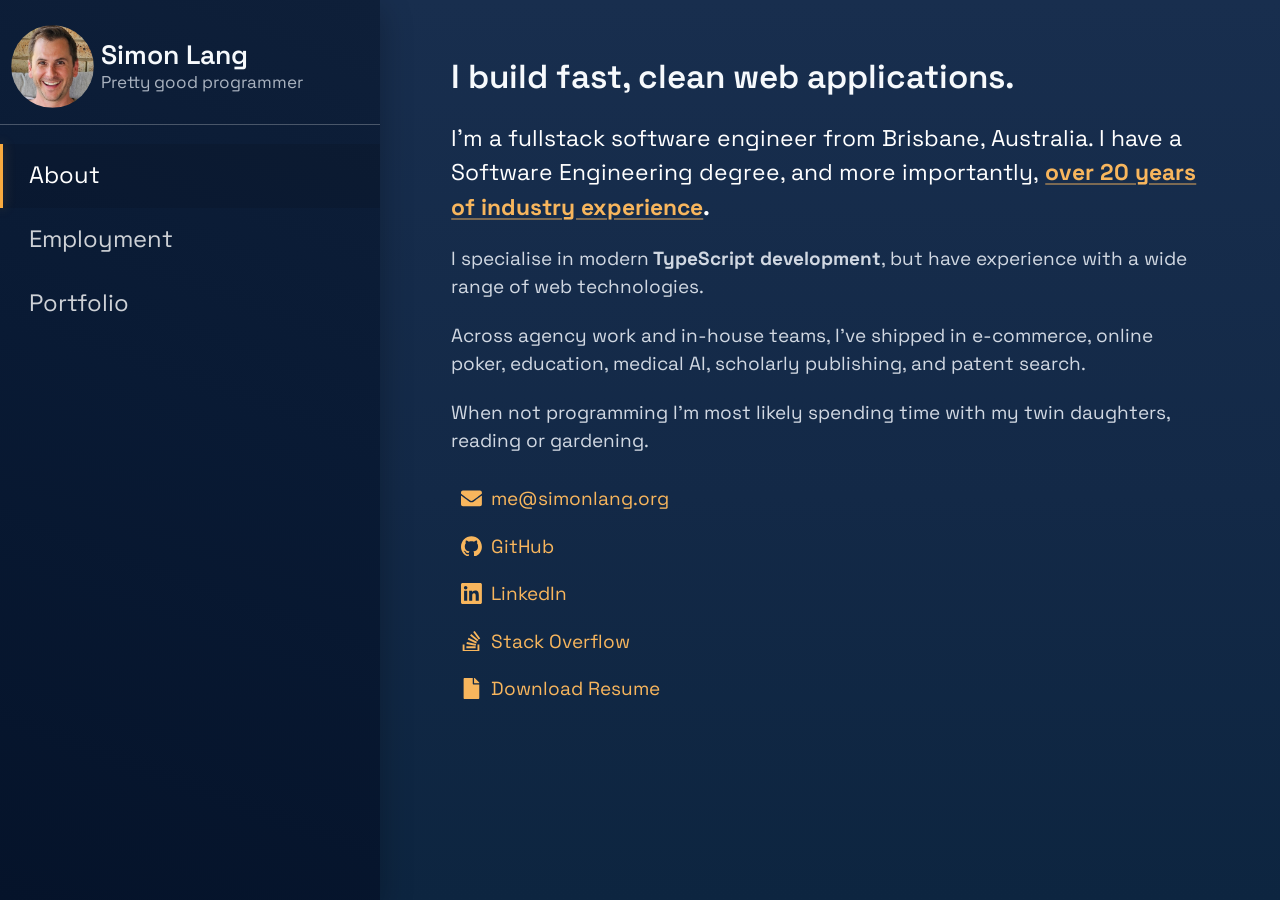
==== index.html @ 3ff80b93 "Delete fontawesome. Replace icons with SVG" ====
<!DOCTYPE html>
<html lang="en">
<head>
<meta charset="UTF-8">
<meta name="viewport" content="width=device-width, minimum-scale=1.0">
<title>Simon Lang — Fullstack TypeScript Developer, Brisbane</title>
<link rel="preconnect" href="https://fonts.googleapis.com">
<link rel="preconnect" href="https://fonts.gstatic.com" crossorigin>
<link href="https://fonts.googleapis.com/css2?family=Space+Grotesk:wght@300;400;500;700&display=swap" rel="stylesheet">
<link rel="stylesheet" href="css/styles.css">
<script src="src/router.js" defer></script>
<script src="src/app.js" defer></script>
</head>
<body class="loaded">
<header class="header">
<div class="simon">
<img src="img/headshot.jpg" alt="Simon Lang" class="simon__img">
<div>
<h1 class="simon__name flat">Simon Lang</h1>
<p class="simon__tagline flat">Pretty good programmer</p>
</div>
</div>
<nav class="tabs">
<a href="#/home" class="tabs__item tabs__item--selected">About</a>
<a href="#/employment" class="tabs__item">Employment</a>
<a href="#/portfolio" class="tabs__item">Portfolio</a>
<a href="#/skills" class="tabs__item hidden">Skills</a>
</nav>
</header>
<div class="view" id="view">
    <div class="container">
        <section class="hidden active" id="home">
            <h1>I build fast, clean web applications.</h1>
            <p class="lead">I'm a fullstack software engineer from Brisbane, Australia. I have a Software Engineering
                degree, and more importantly,<strong> <a class="nav" href="#/employment">over 20 years of industry experience</a>.</strong></p>
            <p>I specialise in modern<strong> TypeScript development</strong>, but have experience with a wide range of web technologies.
</p>
            <p>Across agency work and in-house teams, I've shipped in e-commerce, online poker, education, medical AI, scholarly publishing, and patent search.</p>
            <p>When not programming I'm most likely spending time with my twin daughters, reading or gardening.</p>
            <ul class="unstyled">
                <li><a href="mailto:me@simonlang.org"><svg class="icon" viewBox="0 0 512 512" fill="currentColor" aria-hidden="true"><path d="M502.3 190.8c3.9-3.1 9.7-.2 9.7 4.7V400c0 26.5-21.5 48-48 48H48c-26.5 0-48-21.5-48-48V195.6c0-5 5.7-7.8 9.7-4.7 22.4 17.4 52.1 39.5 154.1 113.6 21.1 15.4 56.7 47.8 92.2 47.6 35.7.3 72-32.8 92.3-47.6 102-74.1 131.6-96.3 154-113.7zM256 320c23.2.4 56.6-29.2 73.4-41.4 132.7-96.3 142.8-104.7 173.4-128.7 5.8-4.5 9.2-11.5 9.2-18.9v-19c0-26.5-21.5-48-48-48H48C21.5 64 0 85.5 0 112v19c0 7.4 3.4 14.3 9.2 18.9 30.6 23.9 40.7 32.4 173.4 128.7 16.8 12.2 50.2 41.8 73.4 41.4z"/></svg><span>me@simonlang.org</span></a></li>
                <li><a href="https://github.com/simon-lang"><svg class="icon" viewBox="0 0 24 24" fill="currentColor" aria-hidden="true"><path d="M12 .297c-6.63 0-12 5.373-12 12 0 5.303 3.438 9.8 8.205 11.385.6.113.82-.258.82-.577 0-.285-.01-1.04-.015-2.04-3.338.724-4.042-1.61-4.042-1.61C4.422 18.07 3.633 17.7 3.633 17.7c-1.087-.744.084-.729.084-.729 1.205.084 1.838 1.236 1.838 1.236 1.07 1.835 2.809 1.305 3.495.998.108-.776.417-1.305.76-1.605-2.665-.3-5.466-1.332-5.466-5.93 0-1.31.465-2.38 1.235-3.22-.135-.303-.54-1.523.105-3.176 0 0 1.005-.322 3.3 1.23.96-.267 1.98-.399 3-.405 1.02.006 2.04.138 3 .405 2.28-1.552 3.285-1.23 3.285-1.23.645 1.653.24 2.873.12 3.176.765.84 1.23 1.91 1.23 3.22 0 4.61-2.805 5.625-5.475 5.92.42.36.81 1.096.81 2.22 0 1.606-.015 2.896-.015 3.286 0 .315.21.69.825.57C20.565 22.092 24 17.592 24 12.297c0-6.627-5.373-12-12-12"/></svg><span>GitHub</span></a></li>
                <li><a href="https://www.linkedin.com/in/simon-lang-developer-brisbane/"><svg class="icon" viewBox="0 0 24 24" fill="currentColor" aria-hidden="true"><path d="M20.447 20.452h-3.554v-5.569c0-1.328-.027-3.037-1.852-3.037-1.853 0-2.136 1.445-2.136 2.939v5.667H9.351V9h3.414v1.561h.046c.477-.9 1.637-1.85 3.37-1.85 3.601 0 4.267 2.37 4.267 5.455v6.286zM5.337 7.433a2.062 2.062 0 01-2.063-2.065 2.063 2.063 0 112.063 2.065zm1.782 13.019H3.555V9h3.564v11.452zM22.225 0H1.771C.792 0 0 .774 0 1.729v20.542C0 23.227.792 24 1.771 24h20.451C23.2 24 24 23.227 24 22.271V1.729C24 .774 23.2 0 22.222 0h.003z"/></svg><span>LinkedIn</span></a></li>
                <li><a href="https://stackoverflow.com/users/489586/captainclam"><svg class="icon" viewBox="0 0 24 24" fill="currentColor" aria-hidden="true"><path d="M15.725 0l-1.72 1.277 6.39 8.588 1.716-1.277L15.725 0zm-3.94 3.418l-1.369 1.644 8.225 6.85 1.369-1.644-8.225-6.85zm-3.15 4.465l-.905 1.94 9.702 4.517.904-1.94-9.701-4.517zm-1.85 4.86l-.44 2.093 10.473 2.201.44-2.092-10.473-2.203zM1.89 15.47V24h19.19v-8.53h-2.133v6.397H4.021v-6.396H1.89zm4.265 2.133v2.13h10.66v-2.13H6.154Z"/></svg><span>Stack Overflow</span></a></li>
                <li><a href="SimonLangResume2022.pdf"><svg class="icon" viewBox="0 0 384 512" fill="currentColor" aria-hidden="true"><path d="M224 136V0H24C10.7 0 0 10.7 0 24v464c0 13.3 10.7 24 24 24h336c13.3 0 24-10.7 24-24V160H248c-13.2 0-24-10.8-24-24zm160-14.1v6.1H256V0h6.1c6.4 0 12.5 2.5 17 7l97.9 98c4.5 4.5 7 10.6 7 16.9z"/></svg><span>Download Resume</span></a></li>
            </ul>
        </section>
        <section class="hidden" id="employment">
            <h1>Employment</h1>
            <p><small>Most of these positions have examples of work available in my&nbsp;<a
                        class="nav" href="#/portfolio">portfolio</a></small></p>
            <ul class="spaced read-more-items">
                <li><a class="read-more pull-right subtle" href="#">more info...</a><span class="meta-year">2024 - Present:</span> <span class="meta-company">Lens.org.</span> Front End Developer<small class="meta-tech"> (TypeScript, React)</small>
                    <div class="hidden read-more-content">
                        <p>Returned to&nbsp;<a href="https://www.lens.org">Lens.org</a> to continue working on their mission
                            to map the world's scholarly and patent data.</p>
                        <p>Projects use: TypeScript, React, D3, ElasticSearch, REST</p>
                    </div>
                </li>
                <li><a class="read-more pull-right subtle" href="#">more info...</a><span class="meta-year">2022 - 2024:</span> <span class="meta-company">iCare.</span> Full Stack Engineer
                    <small class="meta-tech"> (TypeScript, Kotlin, Ruby)</small>
                    <div class="hidden read-more-content">
                        <p>
                            I joined iCare (formerly <a href="https://oculo.com.au">Oculo</a>)
                            to develop screening software for the early detection of eye disease using AI.
                        </p>
                        <p>
                            Security and privacy of patient information is crucial, as is creating a highly
                            performant and pleasant user experience. The engineering and product teams are
                            very capable and a joy to work with.
                        </p>
                        
                        <p>Projects use: TypeScript, React, Serverless, Kotlin, Spring, Ruby on Rails, AWS</p>
                    </div>
                </li>
                <li><a class="read-more pull-right subtle" href="#">more info...</a><span class="meta-year">2016 - 2022:</span> <span class="meta-company">Lens.org.</span> Front End
                    Developer<small class="meta-tech"> (JavaScript)</small>
                    <div class="hidden read-more-content">
                        <p>Since 2016 I have helped the non-profit&nbsp;<a href="https://www.lens.org">Lens.org</a> with
                            their
                            mission to map the world's scholarly and patent data.</p>
                        <p>The Lens provides patent and scholarly search with detailed filtering, collection management
                            and analysis
                            tools.</p>
                        <p>Projects use: ES6, React, Redux, D3, Backbone, Angular, Java, Spring, ElasticSearch, REST</p>
                        <img lazy-src="https://about.lens.org/wp-content/uploads/2019/04/release.6.0.png" />
                    </div>
                </li>
                <li><a class="read-more pull-right subtle" href="#">more info...</a><span class="meta-year">2012 - 2016:</span> <span class="meta-company">Codeworx.</span> Web
                    Programmer<small class="meta-tech"> (Node JS, Coffeescript)</small>
                    <div class="hidden read-more-content">
                        <p>Starting in 2012, I worked full time for&nbsp;<a
                                href="https://codeworx.com.au/">Codeworx</a>, producing
                            a mobile web client for the Merge Gaming Poker network. The client is a single-page
                            application that
                            communicates in real time directly with the game servers using web sockets. Performance,
                            security and
                            usability are highly important.</p>
                        <p>Project uses: Coffeescript, NodeJS, Socket IO, Browserify, Mocha, Jade</p>
                    </div>
                </li>
                <li><a class="read-more pull-right subtle" href="#">more info...</a><span class="meta-year">2012:</span> <span class="meta-company">Digicon.</span> Web Programmer<small class="meta-tech"> (.NET, Javascript)</small>
                    <div class="hidden read-more-content">
                        <p>After returning from Scotland I immediately started working for a .NET Agency in Spring Hill
                            called
                            Digicon (now part of Deloitte). They produce large websites, intranets and apps for corporate clients.</p>
                        <p>ASP .NET, C#, IIS, Responsive Design, Backbone JS, Sitecore, Orchard CMS, MongoDB, SQL
                            Server, Entity
                            Framework.</p>
                    </div>
                </li>
                <li><a class="read-more pull-right subtle" href="#">more info...</a><span class="meta-year">2011:</span> <span class="meta-company">Open Platform.</span> Front End
                    Developer<small class="meta-tech"> (.NET, Javascript)</small>
                    <p class="hidden read-more-content">While living in Scotland, I briefly worked for the Edinburgh
                        .NET software
                        house&nbsp;<a href="http://openplatform.co.uk/">Open Platform</a>. Corporate-level web tools for
                        big
                        financial institutions and similar types of clients. Their software is very high quality. While
                        working there
                        I brushed up a little on my C# and SVN, got familiar with .NET MVC & IIS but mainly focused on
                        creating the
                        front-end of their new website, using jQuery and CSS3.</p>
                </li>
                <li><a class="read-more pull-right subtle" href="#">more info...</a><span class="meta-year">2010 - 2011:</span> <span class="meta-company">Self Employed.</span> Web
                    Programmer<small class="meta-tech"> (PHP, MySQL, Javascript)</small>
                    <p class="hidden read-more-content">One year working primarily through oDesk. Mostly 2-3 major
                        projects and
                        about 8-10 smaller, shorter ones. Almost all web applications.</p>
                </li>
                <li><a class="read-more pull-right subtle" href="#">more info...</a><span class="meta-year">2006 - 2010:</span> <span class="meta-company">Kintek.com.au.</span>
                    Production
                    Manager<small class="meta-tech"> (PHP, MySQL, Javascript)</small>
                    <p class="hidden read-more-content">When I joined Kintek there were only two other staff members.
                        They taught me
                        how to produce professional websites. The company grew to about 10 employees while I was there,
                        and began to
                        specialise in making highly advanced web applications. It was a great team and I count myself
                        lucky to have
                        been a part of it. It was during my time at Kintek that I developed a real passion for Software
                        Development,
                        and the web as a platform.</p>
                </li>
                <li><a class="read-more pull-right subtle" href="#">more info...</a><span class="meta-year">2008 - 2009:</span> <span class="meta-company">University of
                    Queensland.</span>
                    Tutor<small class="meta-tech"> (Web Information Systems)</small>
                    <p class="hidden read-more-content">At University I worked as a tutor for a third year Web
                        Information Systems
                        course (INFS3202), and even received a tutoring excellence award which I was pretty proud of.
                        The course
                        covered topics such as HTML, CSS, Javascript, PHP, JSP, Oracle, MySQL and making basic web apps.
                        It was a
                        relatively easy subject for a lot of students but I believed it was a good, practical course
                        unlike a lot of
                        the other subjects I took.</p>
                </li>
                <li><a class="read-more pull-right subtle" href="#">more info...</a><span class="meta-year">2001 - 2005:</span> <span class="meta-company">Daily Mercury.</span> IT
                    Support<p class="hidden read-more-content">During high school and university holidays I worked as an assistant to the
                        systems administrator of a local newspaper of about 100 staff. I really enjoyed this job. My
                        main role was
                        to provide technical support to the staff. My boss, the sysadmin, was great and I learned plenty
                        about
                        troubleshooting, networking and computer hardware. I also gained a bit of insight into the print
                        industry.
                    </p>
                </li>
            </ul>
        </section>
        <section class="hidden" id="skills">
            <h1>Skills</h1>
            <p><small>A high-level snapshot of how I work and the technologies I've shipped with.</small></p>
            <div class="row">
                <div class="column">
                    <h2>Non Technical</h2>
                    <ul>
                        <li>Clear, effective communicator</li>
                        <li>Friendly, easy going personality</li>
                        <li>Pragmatic, "best tool for the job" mentality</li>
                        <li>Ability to work with minimal direction and read and understand existing codebases
                            independently</li>
                    </ul>
                </div>
                <div class="column">
                    <h2>General Experience</h2>
                    <ul>
                        <li>Knowledge of different programming languages and paradigms</li>
                        <li>Understanding of SOLID software development principles and design patterns</li>
                        <li>Extensive experience with HTTP, REST and Web Applications in general</li>
                        <li>Extensive experience with Git and GitHub</li>
                        <li>Focus on unit testing / test driven development</li>
                        <li>Meticulous attention to detail and documentation. Markdown for life!</li>
                        <li>Experience with different databases, ORMs, NoSQL document stores, search indices, etc</li>
                        <li>Experience with security (at least a basic understanding of XSS, CSRF &amp; SQL Injection)
                        </li>
                        <li>Experience with package management / build processes / continuous integration /
                            containerisation</li>
                        <li>Experience dealing with high volume traffic sites and producing scalable, robust
                            architectures</li>
                        <li>Experience with "12 Factor App"</li>
                    </ul>
                </div>
            </div>
            <h2 class="hidden">Technologies</h2>
            <p class="hidden"><small>Size reflects current relevance — from things I reach for daily down to things I shipped once and still remember.</small></p>
            <div class="skills-cloud hidden" id="skills-cloud"></div>
        </section>
        <section class="hidden" id="portfolio">
            <h1>Portfolio</h1>
            <p><small>More information on the employers mentioned available under&nbsp;<a
                        class="nav" href="#/employment">employment</a></small></p>
            <ul class="spaced read-more-items">
                <li><span class="meta-project">Lens.org</span> - Patent and Scholarly Search<a class="read-more pull-right subtle" href="">more
                        info...</a>
                    <div class="hidden read-more-content">
                        <p>Since 2016 I have helped the non-profit Lens.org with their mission to map the world's
                            scholarly and patent data.</p>
                        <p>Projects use: ES6, React, Redux, D3, Angular, Backbone, Java, Spring, ElasticSearch</p>
                        <div class="center"><img lazy-src="https://i.imgur.com/gH9wvi8.png" /><img
                                lazy-src="https://i.imgur.com/SiN31CB.png" /></div>
                    </div>
                </li>
                <li><span class="meta-project">Mars Rover Image Viewer</span><a class="read-more pull-right subtle" href="">more info...</a>
                    <div class="hidden read-more-content">
                        <p>A toy project that started as a coding interview test but which captured my imagination, and
                            I spent the better part of a weekend working on. It uses open source NASA APIs to fetch Mars
                            Rover mission manifests and their associated photos.</p>
                        <div class="center"><a href="http://simon-lang.github.io/mars-rover-image-viewer"><img
                                    class="half-width" lazy-src="https://i.imgur.com/U4uBXFU.png" /></a><a
                                href="http://simon-lang.github.io/mars-rover-image-viewer"><img class="half-width"
                                    lazy-src="https://i.imgur.com/lyewQbc.png" /></a><br /><a
                                href="http://simon-lang.github.io/mars-rover-image-viewer">Check it out, here</a></div>
                    </div>
                </li>
                <li><span class="meta-project">Merge Gaming</span> - Poker &amp; Fantasy Sports<a class="read-more pull-right subtle" href="">more info...</a>
                    <div class="hidden read-more-content">
                        <p>From 2012 - 2016 at Codeworx I worked on Merge Gaming's online gaming products: first a mobile
                            web client for their poker network, then a Daily Fantasy Sports site covering MLB, NFL, NHL and
                            NBA.</p>
                        <p>Projects use: Coffeescript, NodeJS, Web Sockets (PubSub/RPC), AngularJS, SemanticUI, Browserify,
                            Mocha, Jade, Stylus, Less</p>
                        <div class="center"><img lazy-src="img/webclient3.png" alt="" /><img lazy-src="https://i.imgur.com/jBIhOic.png" /></div>
                    </div>
                </li>
                <li><span class="meta-project">Code Audit</span><a class="read-more pull-right subtle" href="">more info...</a>
                    <div class="hidden read-more-content">
                        <p>In 2014 I consulted for a Brisbane business that produced web applications. I reviewed one of
                            their apps and codebase and produced a 10 page report covering the following aspects of
                            their implementation of one particular project:</p>
                        <ul>
                            <li>Summary</li>
                            <li>MAJOR Issues</li>
                            <li>Minor Issues</li>
                            <li>iOS Application</li>
                            <li>Usability &amp; Design</li>
                            <li>Security Issues</li>
                            <li>General Architecture</li>
                            <li>Database Design and Implementation</li>
                            <li>Missing Functionality</li>
                            <li>Package Management</li>
                            <li>JS Dependencies</li>
                            <li>JS Architecture</li>
                            <li>CSS Dependencies</li>
                            <li>CSS Architecture</li>
                            <li>Unit Testing</li>
                            <li>Version Control &amp; Documentation</li>
                            <li>Deployment, Environments and Processes</li>
                            <li>Data Source Integration</li>
                            <li>Dev Environment Instructions</li>
                        </ul>
                    </div>
                </li>
                <li><span class="meta-project">Drawing Tool Prototype</span><a class="read-more pull-right subtle" href="">more info...</a>
                    <div class="hidden read-more-content">
                        <p>In 2014 I assisted a Queensland business to produce a prototype for a unique web-based drafting tool. The prototype was used in several early demos then turned over to full
                            time developers to refine and make feature complete.</p>
                        <p>The project uses cutting edge web technology and I found it to be a fascinating example of
                            stretching the capabilities of the modern web.</p>
                        <p>Reporting was done on a weekly basis via screencasts.</p>
                        <p>Technologies Used: SVG, D3.js, AngularJS, SocketIO, NodeJS, MongoDB</p>
                        <div class="center"><img lazy-src="img/drawing-tool.png" /></div>
                    </div>
                </li>
                <li class="hidden"><span class="meta-project">Hipcharts</span><a class="read-more pull-right subtle" href="">more info...</a>
                    <div class="hidden read-more-content">
                        <p>Weekend projects for experimenting with new technology. Designed by a mate of mine,<a
                                href="https://github.com/jsncbt">Jason Corbett</a></p>
                        <p>Projects use: Coffeescript, NodeJS, Socketsteam, Mocha, Jade, Livereload</p>
                        <div class="center"><img lazy-src="img/hipcharts1.png" alt="" /></div>
                    </div>
                </li>
                <li class="hidden"><span class="meta-project">CIO Agency</span><a class="read-more pull-right subtle" href="">more info...</a>
                    <div class="hidden read-more-content">
                        <p>A small functional prototype</p>
                        <p>Project uses: Coffeescript, NodeJS, Browserify. Trello for project management.</p><img
                            lazy-src="img/cio.png" alt="" />
                    </div>
                </li>
                <li><span class="meta-project">Spanish Conjugation Quiz</span><a class="read-more pull-right subtle" href="">more info...</a>
                    <div class="hidden read-more-content">
                        <p>A quiz game I made to help me practice conjugating verbs in Spanish</p>
                        <p>Runs as a command line app or web interface.</p>
                        <p><a href="https://github.com/simon-lang/spanish-conjugation-quiz">view on github</a></p><img
                            lazy-src="https://github.com/simon-lang/spanish-conjugation-quiz/raw/master/anim.gif" />
                    </div>
                </li>
                <li class="hidden"><span class="meta-project">Open Platform Website</span><a class="read-more pull-right subtle" href="">more info...</a>
                    <div class="hidden read-more-content">
                        <p>For a few months while living in Edinburgh I worked for a .NET agency (see Employment for
                            more details). One of the projects I worked on during that time was a redevelopment of their
                            own site.</p><a href="http://www.openplatform.co.uk/"><img lazy-src="img/openplatform.png"
                                alt="" /></a>
                    </div>
                </li>
                <li><span class="meta-project">Winning Games:</span> Wickets, Nations &amp; States Card Games<a class="read-more pull-right subtle"
                        href="">more info...</a>
                    <div class="hidden read-more-content">In 2011 I assisted a small Australian business called Winning
                        Games to make their card games into web-based apps. The games feature multiplayer, mini games,
                        thousands of cards and have been implemented as Facebook Apps and Chrome Web Store apps.<div class="center"><a href="http://www.playwickets.com/"><img lazy-src="img/wickets.png" /></a></div>Technologies used: PHP, MySQL, Symfony,
                        Javascript, Google Maps APIs.<br /><br /><a
                            href="http://www.playwickets.com/">http://www.playwickets.com/</a><br /><a
                            href="http://www.leadnations.com/">http://www.leadnations.com/</a><br /><a
                            href="http://www.playstates.com/">http://www.playstates.com/</a><br /></div>
                </li>
                <li><span class="meta-project">CabakMon Digital Signage</span><a class="read-more pull-right subtle" href="">more info...</a>
                    <div class="hidden read-more-content">This was a pretty interesting project that involved
                        interfacing with a few different systems. The result was a slideshow that appeared on an array
                        of large-screen televisions in a local shopping center. On the slides were real-time weather
                        information and energy consumption information that was fetched dynamically from sensors on the
                        solar panels on the roof of the shopping center.<div class="center"><img lazy-src="img/cabak-1.jpg" /><img lazy-src="img/cabak-2.jpg" /><img lazy-src="img/cabak-3.jpg" /><img lazy-src="img/cabak-4.jpg" /></div>Technologies used:
                        PHP, Zend_RSS, GD2, SQL Server, IIS.</div>
                </li>
                <li class="hidden"><span class="meta-project">Vesox.com Domain Generator</span><a class="read-more pull-right subtle" href="">more info...</a>
                    <div class="hidden read-more-content">A very small tool for a client I started with recently -
                        generates "random" domains for prospective hosting customers, and checks their
                        availability.<br /><br />Technologies used: PHP, Symfony, MySQL</div>
                </li>
                <li class="hidden"><span class="meta-project">Work Experience Directory</span><a class="read-more pull-right subtle" href="">more info...</a>
                    <div class="hidden read-more-content">One of the first projects I took on as a freelancer, involved
                        creating a simple job-search type website, but targeted specifically at Australian high school
                        students looking for work experience placements.<div class="center"><img lazy-src="img/wed.jpg" /></div>
                    </div>
                </li>
                <li class="hidden"><span class="meta-project">STK Newsletter Template</span><a class="read-more pull-right subtle" href="">more info...</a>
                    <div class="hidden read-more-content">A very simple newsletter template. Sliced from PSD to HTML+CSS
                        <div class="center"><img lazy-src="img/stk.jpg" /></div>
                    </div>
                </li>
            </ul>
            <div class="divider hidden"></div>
            <p class="hidden">Prior to 2010 I worked for an agency, so I can't claim any of their sites or apps as purely my own work.
                Head over to<a href="http://www.kintek.com.au/" target="_blank">kintek.com.au</a> to see the sites we
                developed as a team between 2006 and 2010. My main role was backend and frontend programming, so I also
                can't take any credit for any of their beautiful designs! =)</p>
        </section>
        <section class="hidden" id="about">
            <h1>When not working</h1>
            <div class="about-body">
                <div class="about-text">
                    <p>I'm the lucky father of identical twin girls. So as passionate as I am about web development, I'll always
                        choose my family over working late. If you're looking for someone willing to put in 60 hour work weeks,
                        I'm not the right choice.</p>
                    <p>If I ever get time to myself, you'll find me working on my garden.</p>
                </div>
                <div class="about-image"><img src="img/family.jpg" alt=""></div>
            </div>
        </section>
    </div>

</div>
</body>
</html>
---- css/styles.css ----
* {
  margin: 0;
  padding: 0;
  box-sizing: border-box;
}

html {
  /* Main bg — oklch(30/28/26% 0.065 258), gamut-mapped */
  background: #132947;
  background: linear-gradient(180deg, #182e4e 0%, #132947 55%, #0d2540 100%);
  background-attachment: fixed;
  min-height: 100vh;
}

body {
  font-size: 20px;
  font-family: "Space Grotesk", sans-serif;
  color: #d1d8e2;
  line-height: 1.5;
}

img {
  max-width: 100%;
}

h1,
h2,
h3,
ul,
p {
  margin-bottom: 1.25rem;
}

h1,
h2,
h3 {
  color: #f6f9fc;
  font-weight: 600;
}

h1 {
  font-size: 1.75em;
}

h2 {
  font-size: 1.125em;
}

ul {
  margin-left: 1.25em;
}

.flat {
  margin-bottom: 0 !important;
}

.show-desktop {
  display: none !important;
}

.container {
  padding: 1.25em;
}

.lead {
  color: #fff;
  font-size: 1.2em;
}

.header {
  /* Sidebar — oklch(24/22/19% 0.055 258) — darker than main, same hue */
  background-color: #091a34;
  background: linear-gradient(200deg, #0e1f39 0%, #091a34 45%, #05132a 100%);
  box-shadow: 0 10px 30px rgba(0,0,0,0.25);
  overflow: hidden;
}

.header__contact {
  position: absolute;
  top: 5px;
  right: 10px;
  width: 44px;
  height: 44px;
  line-height: 44px;
  text-align: center;
  font-size: 1.25em;
}

.simon {
  display: flex;
  align-items: center;
  line-height: 1.2;
  padding: 1.25em;
}

.simon__img {
  width: 3em;
  height: 3em;
  object-fit: cover;
  object-position: 35% 25%;
  transform: scale(1.45);
  border-radius: 50%;
  margin-right: 1.25rem;
}

.simon__tagline {
  opacity: 0.8;
}

.tabs {
  display: flex;
  align-items: center;
  background-color: rgba(0,0,0,0.1);
}

.tabs__item {
  flex: 1;
  text-align: center;
  color: #fff;
  text-decoration: none;
  outline: 0;
  font-size: 0.9em;
  opacity: 0.8;
  padding: 1.25em;
  -webkit-tap-highlight-color: rgba(0,0,0,0);
}
.tabs__item:hover {
    background: rgba(0,0,0,0.05);
}

.tabs__item--selected {
  background: rgba(0,0,0,0.1);
  opacity: 1;
}

/* Home animation loading */

@keyframes loadHeader {
  0% {
    opacity: 0;
    transform: translateY(-100%);
  }
  100% {
    opacity: 1;
    transform: translateY(0);
  }
}

@keyframes loadSimon {
  0% {
    opacity: 0;
    transform: translateY(-100%);
  }
  100% {
    opacity: 1;
    transform: translateY(0);
  }
}

@keyframes loadTabs {
  0% {
    opacity: 0;
    transform: translateY(20px);
  }
  100% {
    opacity: 1;
    transform: translateY(0);
  }
}

@keyframes loadView {
  0% {
    opacity: 0;
    transform: scale(0.99) translateY(10px);
  }
  100% {
    opacity: 1;
    transform: scale(1) translateY(0);
  }
}

@keyframes loadContact {
  0% {
    opacity: 0;
    transform: scale(0.5);
  }
  50% {
    opacity: 1;
    transform: scale(1.2);
  }
  100% {
    opacity: 1;
    transform: scale(1);
  }
}

.loaded .header {
  opacity: 0;
  animation: loadHeader 375ms 375ms ease forwards;
}

.loaded .simon {
  opacity: 0;
  animation: loadSimon 300ms 600ms ease forwards;
}

.loaded .tabs {
  opacity: 0;
  animation: loadTabs 375ms 800ms ease forwards;
}

.loaded .view {
  opacity: 0;
  animation: loadView 375ms 1200ms ease forwards;
}

.loaded .header__contact {
  opacity: 0;
  animation: loadContact 375ms 1500ms ease forwards;
}

@keyframes sectionEnter {
  0% {
    opacity: 0;
    transform: scale(0.985) translateY(14px);
    filter: blur(3px);
  }
  60% {
    filter: blur(0);
  }
  100% {
    opacity: 1;
    transform: scale(1) translateY(0);
    filter: blur(0);
  }
}
.section-enter {
  animation: sectionEnter 450ms cubic-bezier(0.22, 1, 0.36, 1) both;
}

@media(min-width: 768px) {

  .hide-desktop {
    display: none !important;
  }

  .show-desktop {
    display: block !important;
  }

  body {
    font-size: 19px;
  }

  .header {
    position: fixed;
    top: 0;
    left: 0;
    height: 100vh;
    width: 380px;
    padding-top: 0;
  }

  .view {
    flex: 1;
    padding: 1.5em 2.5em 2.5em;
    margin-left: calc(380px);
  }

  .tabs {
    flex-direction: column;
    background: none;
  }

  .tabs__item {
    text-align: left;
    display: block;
    width: 100%;
    padding: 0.6em 0.6em 0.6em 1.2em;
    font-size: 1.25em;
  }

  .simon {
    border-bottom: 1px solid rgba(255,255,255,0.25);
    padding-bottom: 1.5em;
    padding-top: 2em;
    margin-bottom: 1em;
  }
  .simon__name {
    font-size: 1.4em;
  }
  .simon__tagline {
    font-size: 0.9em;
    white-space: nowrap;
  }

}

/* Desktop variant of loadHeader — slides in from the left */
@media(min-width: 768px) {
  @keyframes loadHeader {
    0% {
      opacity: 0;
      transform: translateX(-100%);
    }
    100% {
      opacity: 1;
      transform: translateY(0);
    }
  }
}

.hidden {
    display: none;
}
a {
    color: #f8b65d;
    text-decoration-color: rgba(248, 182, 93, 0.45);
    text-underline-offset: 3px;
    transition: color 140ms ease;
}
a:hover {
    color: #ffc673;
}
.text-center {
    text-align: center;
}
.subtle {
    opacity: 0.8;
}
.meta-year {
    color: #faab3f;
    font-variant-numeric: tabular-nums;
    font-weight: 500;
}
.meta-company {
    color: #f6f9fc;
    font-weight: 600;
}
.meta-project {
    color: #f6f9fc;
    font-weight: 600;
}
.meta-tech {
    opacity: 0.7;
}
.read-more-content {
    padding: 1em;
    margin: 0;
}
.read-more-content img {
    width: 50%;
    max-width: 50%;
    height: 200px;
    object-fit: cover;
    display: block;
    border-radius: 4px;
    margin: 0.75em 0;
}
.read-more-content .center {
    display: flex;
    flex-wrap: wrap;
    gap: 0.75em;
    justify-content: flex-start;
    margin: 1em 0;
}
.read-more-content .center > img,
.read-more-content .center > a {
    flex: 0 0 calc(50% - 0.375em);
    max-width: calc(50% - 0.375em);
    width: calc(50% - 0.375em);
    margin: 0;
}
.read-more-content .center > a {
    display: block;
}
.read-more-content .center > a > img,
.read-more-content .center img.half-width {
    width: 100%;
    max-width: 100%;
    height: 200px;
    object-fit: cover;
    display: block;
    border-radius: 4px;
    margin: 0;
}
/* hacks */
ul.unstyled {
    margin-left: 0;
}
ul.unstyled>li {
    list-style-type: none;
    padding: 0.5em;
}
ul.unstyled>li>a>span {
    margin-left: 0.5em;
}
.icon {
    display: inline-block;
    width: 1.1em;
    height: 1.1em;
    vertical-align: -0.2em;
    fill: currentColor;
}
ul.unstyled > li > a {
    text-decoration: none;
}
section {
    max-width: 1000px;
}

.read-more-items > li {
  cursor: pointer;
  padding: 0.4em;
  margin: 0;
}
.read-more-items > li:hover {
  background: rgba(255, 255, 255, 0.045);
}
.read-more-items .read-more-content {
  cursor: default;
}

/* Active tab — amber rule with soft glow.
   Mobile: horizontal tabs → bottom rule. Desktop: vertical stack → left rule. */
.tabs__item--selected {
    position: relative;
}
.tabs__item--selected::before {
    content: "";
    position: absolute;
    left: 0; right: 0; bottom: 0;
    height: 3px;
    background: #faab3f;
    box-shadow: 0 0 12px rgba(250, 171, 63, 0.35);
}
@media (min-width: 768px) {
    .tabs__item--selected::before {
        left: 0; top: 0; bottom: 0; right: auto;
        width: 3px;
        height: auto;
    }
}

/* Amber bullet dots on the read-more list */
.read-more-items {
    color: #d1d8e2;
    list-style: none;
    margin-left: 0;
}
.read-more-items > li {
    position: relative;
    padding-left: 1.4em;
}
.read-more-items > li::before {
    content: "•";
    position: absolute;
    left: 0.45em;
    top: 0.5em;
    color: #faab3f;
    opacity: 0.95;
    font-size: 1.1em;
    line-height: 1;
}

/* Tighter "more info..." link */
.read-more {
    color: #f8b65d;
    opacity: 0.9;
    text-decoration: underline;
    text-decoration-color: rgba(248, 182, 93, 0.45);
    text-underline-offset: 3px;
}
.read-more-items > li:hover .read-more {
    opacity: 1;
    color: #ffc673;
}

/* About page — heading full-width, then text left / family photo right. */
#about .about-body {
    display: flex;
    flex-wrap: wrap;
    gap: 2em;
    align-items: flex-start;
}
#about .about-text {
    flex: 1 1 280px;
}
#about .about-image {
    flex: 0 1 300px;
    max-width: 300px;
}
#about .about-image img {
    display: block;
    width: 100%;
    border-radius: 4px;
}

img.img-loading {
    display: inline-block;
    min-width: 160px;
    min-height: 100px;
    border-radius: 4px;
    background-color: rgba(255, 255, 255, 0.04);
    background-image: linear-gradient(
        90deg,
        rgba(255, 255, 255, 0.02) 0%,
        rgba(255, 255, 255, 0.08) 50%,
        rgba(255, 255, 255, 0.02) 100%
    );
    background-size: 200% 100%;
    background-repeat: no-repeat;
    animation: img-shimmer 1.2s infinite linear;
}
@keyframes img-shimmer {
    0%   { background-position: 200% 0; }
    100% { background-position: -200% 0; }
}

.skills-cloud {
    display: flex;
    flex-wrap: wrap;
    gap: 0.3em 0.8em;
    align-items: baseline;
    line-height: 1.35;
    margin-top: 1.2em;
}
.skill {
    display: inline-block;
    color: #faab3f;
    transition: transform 180ms ease, color 180ms ease, opacity 180ms ease;
    cursor: default;
    white-space: nowrap;
}
.skill:hover {
    opacity: 1 !important;
    transform: translateY(-1px);
    color: #ffc673;
}
.skill--language              { color: #faab3f; }
.skill--framework,
.skill--library               { color: #f4957a; }
.skill--database              { color: #7cc69b; }
.skill--ai                    { color: #ffd166; }
.skill--editor,
.skill--tool,
.skill--vcs                   { color: #a8c5e6; }
.skill--cloud,
.skill--infra,
.skill--messaging             { color: #9fb8c9; }
.skill--styling,
.skill--build,
.skill--testing,
.skill--viz                   { color: #caa3e0; }
.skill--design,
.skill--pm,
.skill--os,
.skill--methodology,
.skill--mobile,
.skill--maps,
.skill--concept               { color: #b8b8b8; }
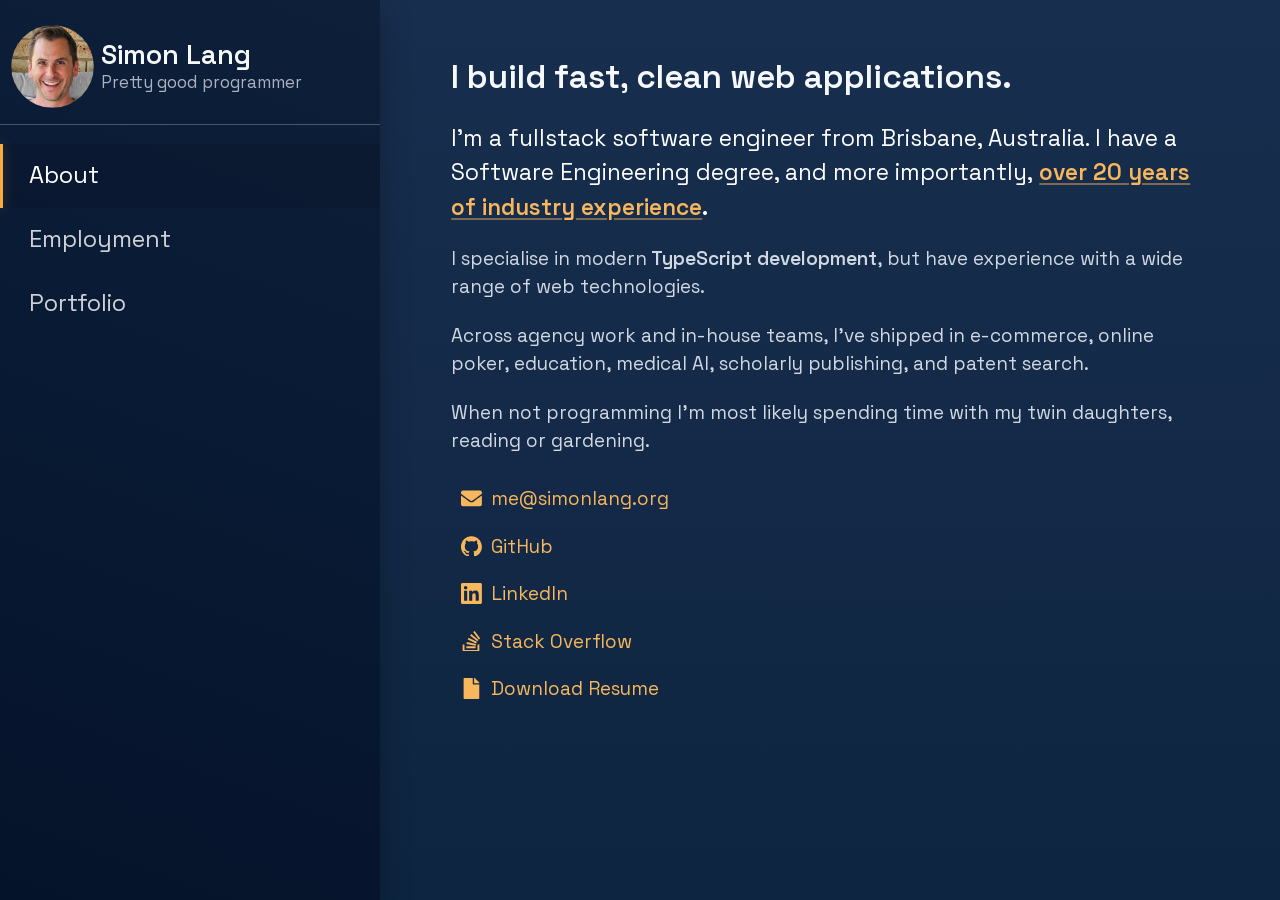
==== commit 7f98dcb9: "Performance" ====
--- a/index.html
+++ b/index.html
@@ -3,10 +3,24 @@
 <head>
 <meta charset="UTF-8">
 <meta name="viewport" content="width=device-width, minimum-scale=1.0">
+<meta name="color-scheme" content="dark">
+<meta name="theme-color" content="#132947">
 <title>Simon Lang — Fullstack TypeScript Developer, Brisbane</title>
-<link rel="preconnect" href="https://fonts.googleapis.com">
-<link rel="preconnect" href="https://fonts.gstatic.com" crossorigin>
-<link href="https://fonts.googleapis.com/css2?family=Space+Grotesk:wght@300;400;500;700&display=swap" rel="stylesheet">
+<meta name="description" content="Brisbane-based fullstack software engineer with 20+ years of experience. Builds fast, clean web applications in TypeScript, React, and Node — across e-commerce, online poker, education, medical AI, scholarly publishing, and patent search.">
+
+<meta property="og:type" content="profile">
+<meta property="og:title" content="Simon Lang — Fullstack TypeScript Developer, Brisbane">
+<meta property="og:description" content="20+ years of fullstack web engineering across e-commerce, online poker, education, medical AI, scholarly publishing, and patent search.">
+<meta property="og:url" content="https://simonlang.org/">
+<meta property="og:image" content="https://simonlang.org/img/headshot.jpg">
+<meta property="og:locale" content="en_AU">
+<meta name="twitter:card" content="summary">
+<meta name="twitter:title" content="Simon Lang — Fullstack TypeScript Developer, Brisbane">
+<meta name="twitter:description" content="20+ years of fullstack web engineering across e-commerce, online poker, education, medical AI, scholarly publishing, and patent search.">
+<meta name="twitter:image" content="https://simonlang.org/img/headshot.jpg">
+
+<link rel="preload" as="image" href="img/headshot.jpg">
+<link rel="preload" as="font" type="font/woff2" href="fonts/space-grotesk-latin.woff2" crossorigin>
 <link rel="stylesheet" href="css/styles.css">
 <script src="src/router.js" defer></script>
 <script src="src/app.js" defer></script>
--- a/css/styles.css
+++ b/css/styles.css
@@ -1,3 +1,12 @@
+@font-face {
+  font-family: 'Space Grotesk';
+  font-style: normal;
+  font-weight: 400 600;
+  font-display: swap;
+  src: url('../fonts/space-grotesk-latin.woff2') format('woff2');
+  unicode-range: U+0000-00FF, U+0131, U+0152-0153, U+02BB-02BC, U+02C6, U+02DA, U+02DC, U+0304, U+0308, U+0329, U+2000-206F, U+20AC, U+2122, U+2191, U+2193, U+2212, U+2215, U+FEFF, U+FFFD;
+}
+
 * {
   margin: 0;
   padding: 0;
@@ -470,6 +479,9 @@
     text-decoration: underline;
     text-decoration-color: rgba(248, 182, 93, 0.45);
     text-underline-offset: 3px;
+}
+.pull-right {
+    float: right;
 }
 .read-more-items > li:hover .read-more {
     opacity: 1;
